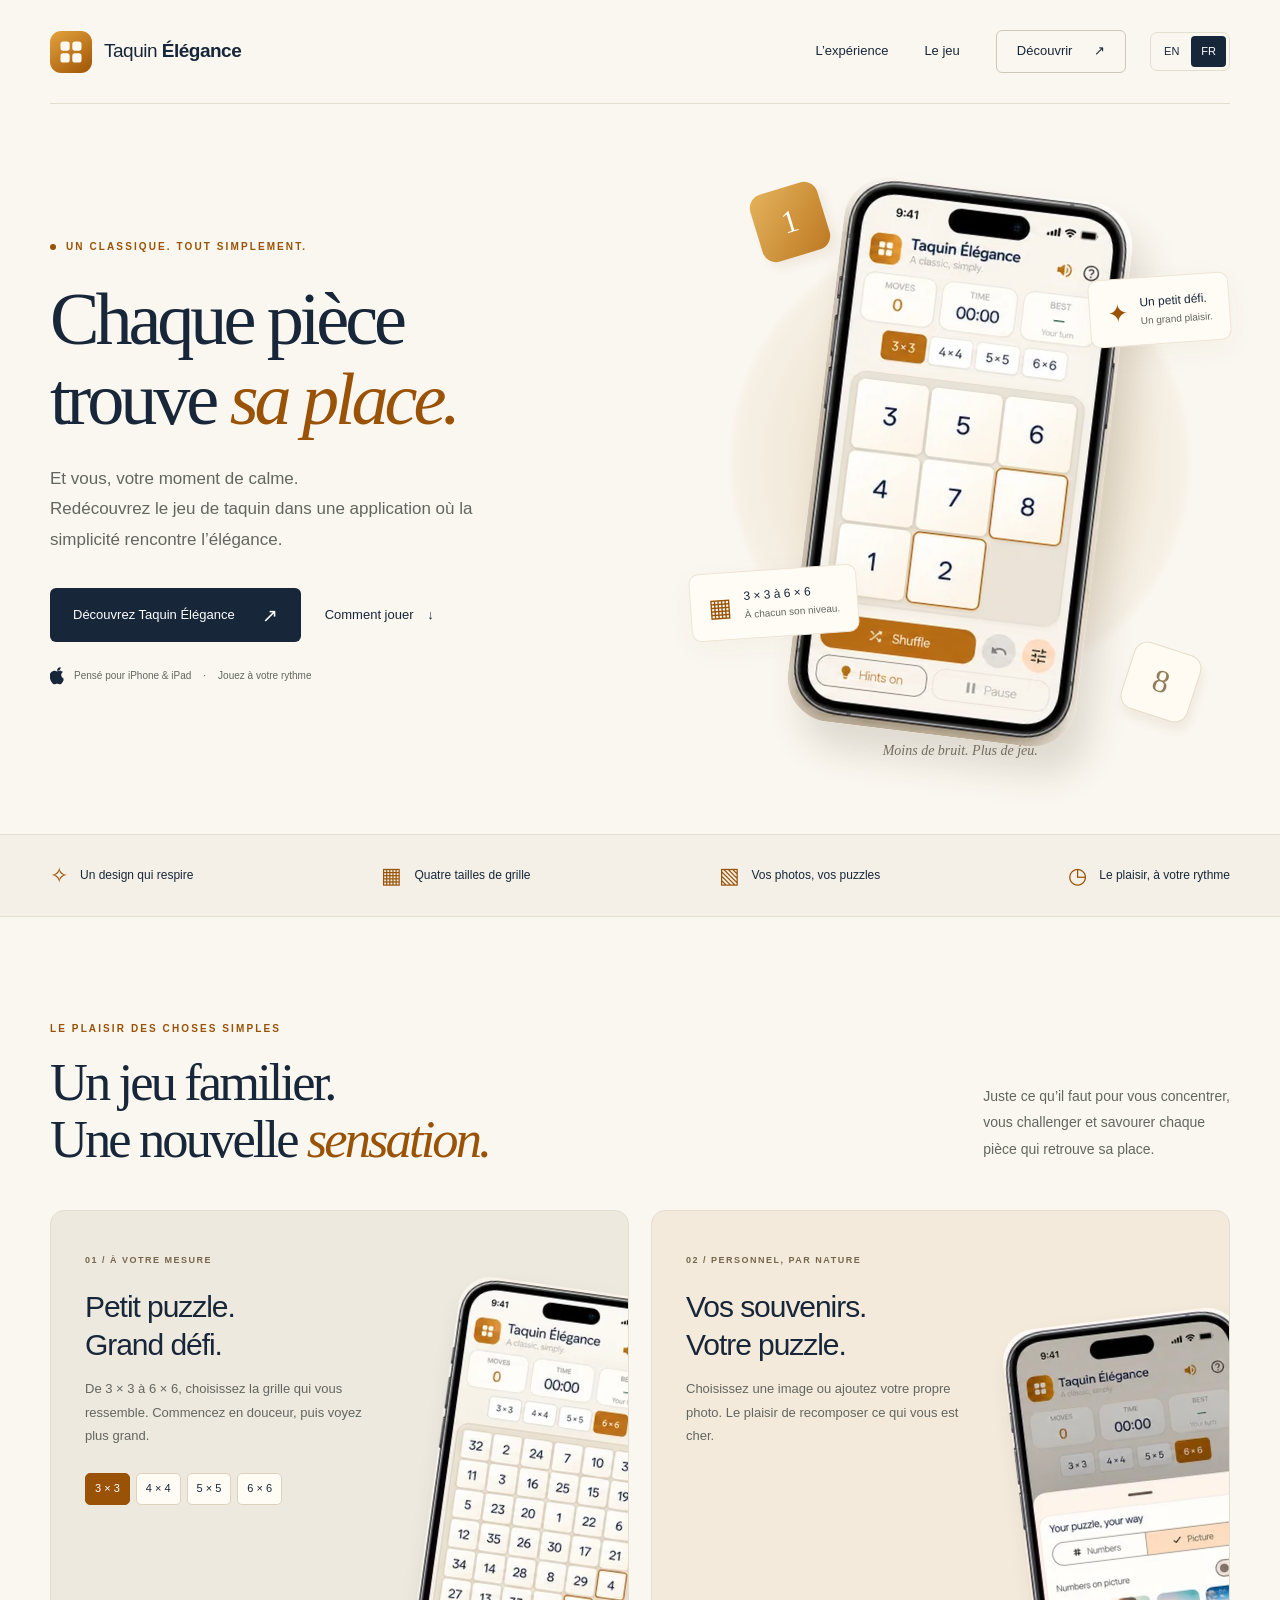
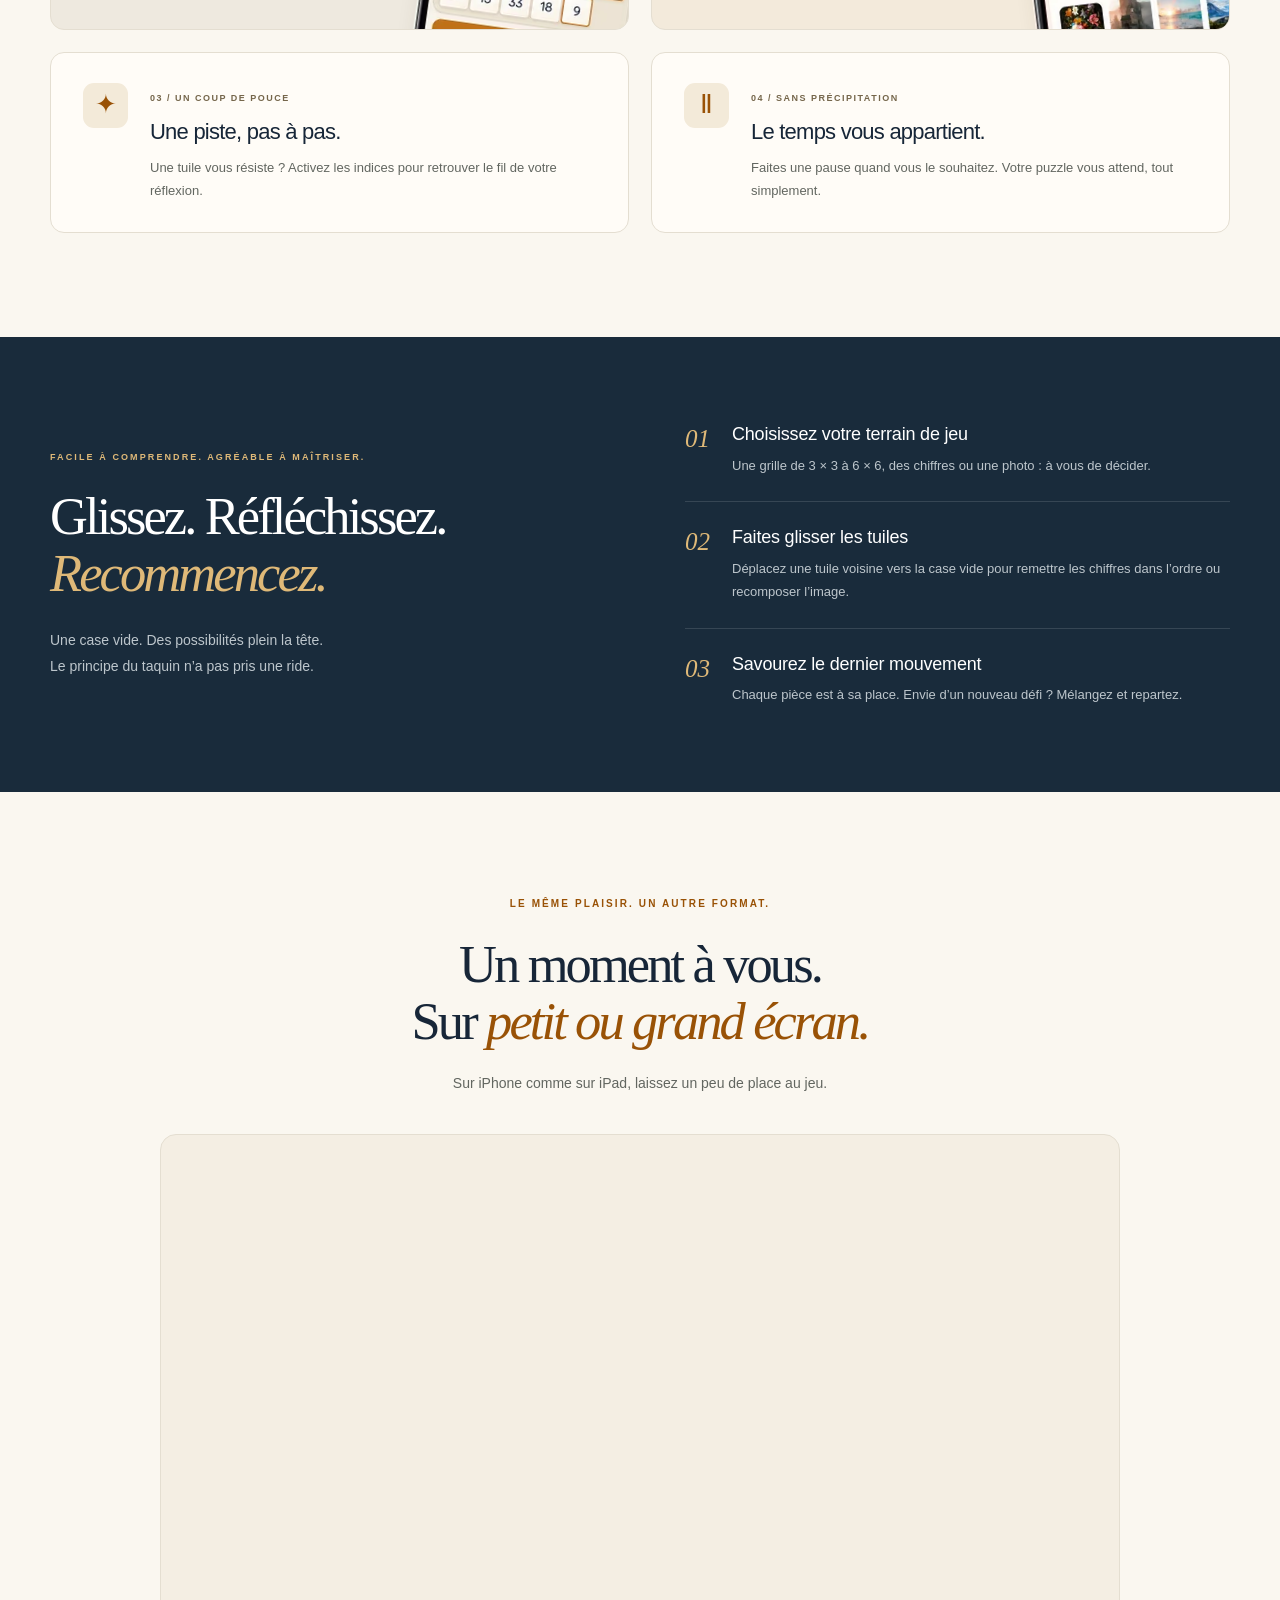
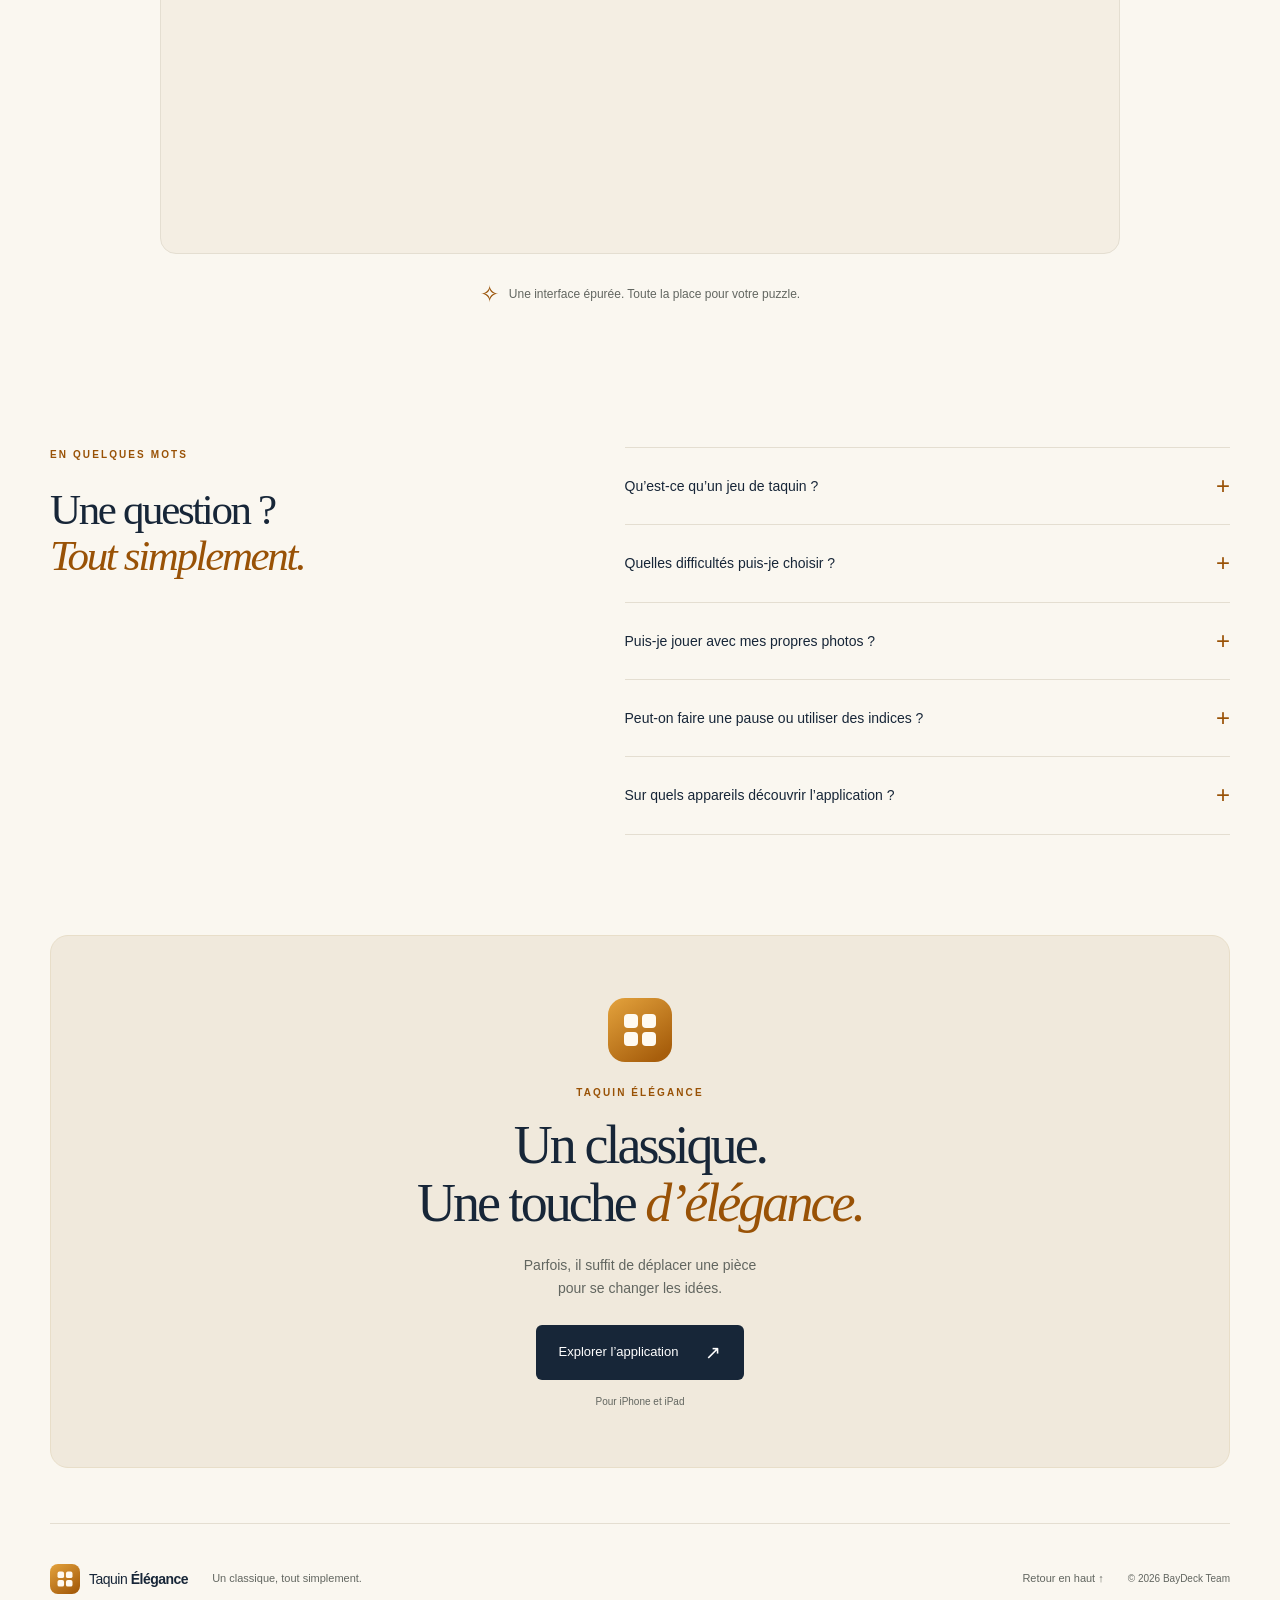
==== fr/index.html @ 2b64427a "feat: add English default page and French language switch" ====
<!doctype html>
<html lang="fr">
<head>
  <meta charset="utf-8">
  <meta name="viewport" content="width=device-width, initial-scale=1">
  <title>Taquin Élégance — Le jeu de puzzle pour iPhone et iPad</title>
  <meta name="description" content="Redécouvrez le jeu de taquin sur iPhone et iPad : grilles de 3 × 3 à 6 × 6, indices et puzzles avec vos photos. Un classique, une touche d’élégance.">
  <meta name="theme-color" content="#faf7f0">
  <link rel="canonical" href="https://baydeck-team.github.io/taquinElegance/fr/">
  <link rel="alternate" hreflang="en" href="https://baydeck-team.github.io/taquinElegance/">
  <link rel="alternate" hreflang="fr" href="https://baydeck-team.github.io/taquinElegance/fr/">
  <link rel="alternate" hreflang="x-default" href="https://baydeck-team.github.io/taquinElegance/">
  <meta property="og:type" content="website">
  <meta property="og:locale" content="fr_FR">
  <meta property="og:locale:alternate" content="en_US">
  <meta property="og:site_name" content="Taquin Élégance">
  <meta property="og:title" content="Taquin Élégance — Chaque pièce trouve sa place.">
  <meta property="og:description" content="Un jeu de taquin pour iPhone et iPad. Des chiffres, vos photos et le plaisir de jouer à votre rythme.">
  <meta property="og:url" content="https://baydeck-team.github.io/taquinElegance/fr/">
  <meta property="og:image" content="https://baydeck-team.github.io/taquinElegance/assets/social.jpg">
  <meta property="og:image:width" content="1200">
  <meta property="og:image:height" content="630">
  <meta property="og:image:alt" content="Taquin Élégance et son puzzle de chiffres sur iPhone">
  <meta name="twitter:card" content="summary_large_image">
  <meta name="twitter:title" content="Taquin Élégance — Chaque pièce trouve sa place.">
  <meta name="twitter:description" content="Redécouvrez le plaisir du jeu de taquin sur iPhone et iPad.">
  <meta name="twitter:image" content="https://baydeck-team.github.io/taquinElegance/assets/social.jpg">
  <link rel="icon" type="image/svg+xml" href="../assets/icon.svg">
  <link rel="stylesheet" href="../styles.css">
  <script type="application/ld+json">
  {"@context":"https://schema.org","@type":"SoftwareApplication","name":"Taquin Élégance","applicationCategory":"GameApplication","operatingSystem":"iOS, iPadOS","inLanguage":"fr","description":"Jeu de taquin avec grilles de 3 × 3 à 6 × 6, indices, mode photo et pause.","url":"https://baydeck-team.github.io/taquinElegance/fr/","image":"https://baydeck-team.github.io/taquinElegance/assets/social.jpg"}
  </script>
</head>
<body>
  <a class="skip-link" href="#contenu">Aller au contenu</a>
  <header class="header wrap">
    <a class="brand" href="./" aria-label="Taquin Élégance, accueil"><img src="../assets/icon.svg" width="42" height="42" alt=""><span>Taquin <b>Élégance</b></span></a>
    <div class="header-actions"><nav aria-label="Navigation principale"><a href="#experience">L’expérience</a><a href="#comment-jouer">Le jeu</a><a class="nav-cta" href="#apercu">Découvrir <span aria-hidden="true">↗</span></a></nav><nav class="language-switch" aria-label="Choisir la langue"><a href="../" lang="en" hreflang="en" aria-label="English">EN</a><a href="./" lang="fr" hreflang="fr" aria-label="Français" aria-current="page">FR</a></nav></div>
  </header>
  <main id="contenu">
    <section class="hero wrap" aria-labelledby="hero-title">
      <div class="hero-copy">
        <p class="eyebrow"><span class="dot"></span> UN CLASSIQUE. TOUT SIMPLEMENT.</p>
        <h1 id="hero-title">Chaque pièce<br>trouve <em>sa place.</em></h1>
        <p class="hero-description">Et vous, votre moment de calme.<br>Redécouvrez le jeu de taquin dans une application où la simplicité rencontre l’élégance.</p>
        <div class="hero-actions"><a class="button" href="#experience">Découvrez Taquin Élégance <span aria-hidden="true">↗</span></a><a class="text-link" href="#comment-jouer">Comment jouer <span aria-hidden="true">↓</span></a></div>
        <div class="platform"><svg aria-hidden="true" width="19" height="23" viewBox="0 0 24 28" fill="currentColor"><path d="M17.1 0c.1 2-1.3 4.1-3.1 5.1-.9.5-1.8.7-2.7.6-.2-2 1.1-4 2.4-5 .9-.6 2.3-1.1 3.4-.7ZM21.7 20.6c-.6 1.4-.9 2-1.7 3.2-1.1 1.6-2.6 3.5-4.4 3.5-1.6 0-2.1-1.1-4.2-1.1s-2.7 1.1-4.3 1.1c-1.8 0-3.2-1.7-4.4-3.3C-.6 19.5-1.4 12.8.7 9.3c1.5-2.5 3.8-3.9 6-3.9 1.9 0 3.1 1.1 4.7 1.1 1.5 0 2.5-1.1 4.6-1.1 1.7 0 3.5.9 4.8 2.3-4.2 2.3-3.5 8.4.9 10.1-.1.9-.1 1.7 0 2.8Z"/></svg><span>Pensé pour iPhone & iPad</span><span class="platform-separator">·</span><span>Jouez à votre rythme</span></div>
      </div>
      <div class="hero-visual">
        <div class="orbit" aria-hidden="true"></div><div class="decor-tile tile-one" aria-hidden="true">1</div><div class="decor-tile tile-two" aria-hidden="true">8</div>
        <img class="hero-phone" src="../assets/classic-480.webp" srcset="../assets/classic-240.webp 240w, ../assets/classic-320.webp 320w, ../assets/classic-480.webp 480w" sizes="(max-width: 700px) 240px, (max-width: 1000px) 250px, (min-width: 1450px) 310px, 290px" width="458" height="866" alt="Taquin Élégance sur iPhone : une grille de neuf cases avec les chiffres à remettre dans l’ordre" fetchpriority="high">
        <div class="floating-note note-top"><span aria-hidden="true">✦</span><div>Un petit défi.<small>Un grand plaisir.</small></div></div>
        <div class="floating-note note-bottom"><span class="note-grid" aria-hidden="true">▦</span><div>3 × 3 à 6 × 6<small>À chacun son niveau.</small></div></div>
        <p class="visual-caption">Moins de bruit. Plus de jeu.</p>
      </div>
    </section>
    <div class="benefits-strip"><div class="wrap"><span><i aria-hidden="true">✧</i> Un design qui respire</span><span><i aria-hidden="true">▦</i> Quatre tailles de grille</span><span><i aria-hidden="true">▧</i> Vos photos, vos puzzles</span><span><i aria-hidden="true">◷</i> Le plaisir, à votre rythme</span></div></div>
    <section id="experience" class="section wrap" aria-labelledby="experience-title">
      <div class="section-heading"><div><p class="eyebrow">LE PLAISIR DES CHOSES SIMPLES</p><h2 id="experience-title">Un jeu familier.<br>Une nouvelle <em>sensation.</em></h2></div><p>Juste ce qu’il faut pour vous concentrer,<br>vous challenger et savourer chaque<br>pièce qui retrouve sa place.</p></div>
      <div class="feature-grid">
        <article class="feature feature-challenge"><div class="feature-text"><span class="feature-number">01 / À VOTRE MESURE</span><h3>Petit puzzle.<br>Grand défi.</h3><p>De 3 × 3 à 6 × 6, choisissez la grille qui vous ressemble. Commencez en douceur, puis voyez plus grand.</p><div class="grid-sizes" aria-label="Tailles de grille disponibles"><span>3 × 3</span><span>4 × 4</span><span>5 × 5</span><span>6 × 6</span></div></div><img src="../assets/challenge.webp" srcset="../assets/challenge-240.webp 240w, ../assets/challenge.webp 448w" sizes="(max-width: 700px) 180px, (max-width: 1000px) 195px, 220px" alt="Grille de taquin 6 × 6 sur iPhone" width="448" height="868" loading="lazy" decoding="async"></article>
        <article class="feature feature-pictures"><div class="feature-text"><span class="feature-number">02 / PERSONNEL, PAR NATURE</span><h3>Vos souvenirs.<br>Votre puzzle.</h3><p>Choisissez une image ou ajoutez votre propre photo. Le plaisir de recomposer ce qui vous est cher.</p></div><img src="../assets/pictures.webp" srcset="../assets/pictures-260.webp 260w, ../assets/pictures.webp 510w" sizes="(max-width: 700px) 190px, (max-width: 1000px) 220px, 238px" alt="Sélection de photos et option pour ajouter sa propre image dans Taquin Élégance" width="510" height="865" loading="lazy" decoding="async"></article>
        <article class="feature feature-hints"><span class="feature-icon" aria-hidden="true">✦</span><div><span class="feature-number">03 / UN COUP DE POUCE</span><h3>Une piste, pas à pas.</h3><p>Une tuile vous résiste ? Activez les indices pour retrouver le fil de votre réflexion.</p></div></article>
        <article class="feature feature-pace"><span class="feature-icon" aria-hidden="true">Ⅱ</span><div><span class="feature-number">04 / SANS PRÉCIPITATION</span><h3>Le temps vous appartient.</h3><p>Faites une pause quand vous le souhaitez. Votre puzzle vous attend, tout simplement.</p></div></article>
      </div>
    </section>
    <section id="comment-jouer" class="how-section" aria-labelledby="how-title"><div class="wrap how-layout"><div><p class="eyebrow">FACILE À COMPRENDRE. AGRÉABLE À MAÎTRISER.</p><h2 id="how-title">Glissez. Réfléchissez.<br><em>Recommencez.</em></h2><p class="how-intro">Une case vide. Des possibilités plein la tête.<br>Le principe du taquin n’a pas pris une ride.</p></div><ol class="steps"><li><span class="step-number">01</span><div><h3>Choisissez votre terrain de jeu</h3><p>Une grille de 3 × 3 à 6 × 6, des chiffres ou une photo : à vous de décider.</p></div></li><li><span class="step-number">02</span><div><h3>Faites glisser les tuiles</h3><p>Déplacez une tuile voisine vers la case vide pour remettre les chiffres dans l’ordre ou recomposer l’image.</p></div></li><li><span class="step-number">03</span><div><h3>Savourez le dernier mouvement</h3><p>Chaque pièce est à sa place. Envie d’un nouveau défi ? Mélangez et repartez.</p></div></li></ol></div></section>
    <section id="apercu" class="section wrap showcase" aria-labelledby="preview-title"><p class="eyebrow">LE MÊME PLAISIR. UN AUTRE FORMAT.</p><h2 id="preview-title">Un moment à vous.<br>Sur <em>petit ou grand écran.</em></h2><p>Sur iPhone comme sur iPad, laissez un peu de place au jeu.</p><picture><source type="image/webp" srcset="../assets/ipad-400.webp 400w, ../assets/ipad-800.webp 800w, ../assets/ipad-1400.webp 1400w" sizes="(max-width: 700px) calc(100vw - 42px), (max-width: 1000px) calc(100vw - 58px), 958px"><img src="../assets/ipad-1400.webp" alt="Taquin Élégance sur iPad, avec un puzzle photo en pause et les options de personnalisation" width="2732" height="2048" loading="lazy" decoding="async"></picture><div class="showcase-note"><span aria-hidden="true">✧</span> Une interface épurée. Toute la place pour votre puzzle.</div></section>
    <section class="faq wrap" aria-labelledby="faq-title"><div><p class="eyebrow">EN QUELQUES MOTS</p><h2 id="faq-title">Une question ?<br><em>Tout simplement.</em></h2></div><div class="faq-list"><details><summary>Qu’est-ce qu’un jeu de taquin ?</summary><p>Le taquin est un puzzle de tuiles coulissantes avec une case vide. Vous déplacez les tuiles voisines de cette case pour remettre les chiffres dans l’ordre ou reconstituer une image.</p></details><details><summary>Quelles difficultés puis-je choisir ?</summary><p>Taquin Élégance propose quatre tailles de grille : 3 × 3, 4 × 4, 5 × 5 et 6 × 6. Une petite grille pour découvrir le jeu, une plus grande pour relever le défi.</p></details><details><summary>Puis-je jouer avec mes propres photos ?</summary><p>Oui. Vous pouvez choisir une image proposée dans l’application ou ajouter votre propre photo pour la transformer en puzzle.</p></details><details><summary>Peut-on faire une pause ou utiliser des indices ?</summary><p>Oui. Vous pouvez mettre la partie en pause et activer les indices lorsque vous avez besoin d’un coup de pouce.</p></details><details><summary>Sur quels appareils découvrir l’application ?</summary><p>Taquin Élégance est une application pour iPhone et iPad. Les captures présentées sur cette page illustrent son interface sur les deux formats.</p></details></div></section>
    <section class="closing wrap" aria-labelledby="closing-title"><img src="../assets/icon.svg" width="64" height="64" alt=""><p class="eyebrow">TAQUIN ÉLÉGANCE</p><h2 id="closing-title">Un classique.<br>Une touche <em>d’élégance.</em></h2><p>Parfois, il suffit de déplacer une pièce<br>pour se changer les idées.</p><a class="button" href="#apercu">Explorer l’application <span aria-hidden="true">↗</span></a><span class="closing-platform">Pour iPhone et iPad</span></section>
  </main>
  <footer class="footer wrap"><a class="brand" href="./"><img src="../assets/icon.svg" width="30" height="30" alt=""><span>Taquin <b>Élégance</b></span></a><p>Un classique, tout simplement.</p><a href="#contenu">Retour en haut <span aria-hidden="true">↑</span></a><small>© 2026 BayDeck Team</small></footer>
</body>
</html>
---- styles.css ----
:root{--paper:#faf7f0;--ink:#172638;--muted:#626660;--amber:#995206;--line:#e4ded1;--serif:Georgia,'Times New Roman',serif;--sans:-apple-system,BlinkMacSystemFont,'Segoe UI',sans-serif}
*{box-sizing:border-box}html{scroll-behavior:smooth;scroll-padding-top:32px}body{margin:0;background:var(--paper);color:var(--ink);font:16px/1.6 var(--sans);-webkit-font-smoothing:antialiased}a{color:inherit;text-decoration:none}img{max-width:100%;height:auto;display:block}h1,h2,h3,p{margin:0}h1,h2{font-family:var(--serif);font-weight:400;letter-spacing:-.055em;line-height:1.08}h1{font-size:clamp(52px,5.8vw,80px)}h2{font-size:clamp(38px,4.1vw,54px)}h3{font-size:23px;line-height:1.25;letter-spacing:-.035em;font-weight:500}em{color:var(--amber);font-weight:400}a:focus-visible,summary:focus-visible{outline:3px solid var(--amber);outline-offset:6px;border-radius:4px}.wrap{width:min(1180px,calc(100% - 96px));margin-inline:auto}.skip-link{position:absolute;left:20px;top:-100px;z-index:10;background:var(--ink);color:#fff;padding:12px}.skip-link:focus{top:12px}.header{height:104px;display:flex;align-items:center;justify-content:space-between;border-bottom:1px solid var(--line)}.brand{display:flex;align-items:center;gap:12px;font-size:19px;letter-spacing:-.5px;white-space:nowrap}.brand b{font-weight:600}.header nav{display:flex;align-items:center;gap:36px;font-size:13px;font-weight:500}.header nav>a{padding-block:12px}.header nav>a:hover,.text-link:hover,.footer>a:hover{color:var(--amber)}.header nav .nav-cta{border:1px solid #cfc7b8;padding:10px 20px;border-radius:6px}.nav-cta span{margin-left:18px}.hero{display:grid;grid-template-columns:1.15fr 1fr;gap:20px;align-items:center;min-height:730px;padding-block:58px 72px}.eyebrow{font-size:10px;letter-spacing:2.1px;font-weight:650;color:var(--amber);margin-bottom:24px}.hero .eyebrow{display:flex;align-items:center;gap:10px}.dot{width:6px;height:6px;border-radius:50%;background:var(--amber)}.hero h1{margin-bottom:25px}.hero-description{font-size:17px;color:var(--muted);max-width:430px;line-height:1.8}.hero-actions{display:flex;gap:24px;align-items:center;margin-top:32px}.button{display:inline-flex;align-items:center;justify-content:center;gap:27px;background:var(--ink);color:#fff;font-size:13px;font-weight:500;padding:17px 23px;border-radius:6px;transition:background .2s,transform .2s}.button:hover{background:#31475a;transform:translateY(-2px)}.button span{font-size:19px;line-height:1}.text-link{font-size:13px;white-space:nowrap}.text-link span{margin-left:10px}.platform{display:flex;align-items:center;gap:9px;margin-top:25px;font-size:10px;color:var(--muted)}.platform svg{width:15px;height:18px;color:var(--ink)}.platform-separator{margin-inline:3px}.hero-visual{height:580px;position:relative;display:flex;align-items:center;justify-content:center}.orbit{position:absolute;width:470px;height:470px;max-width:100%;border-radius:50%;background:radial-gradient(ellipse,#eadcc3 0,#f1e8d8 47%,#f6f0e5 67%,transparent 70%)}.hero-phone{position:relative;width:290px;border-radius:44px;transform:rotate(7deg);box-shadow:16px 26px 35px #53402628}.floating-note{position:absolute;display:flex;align-items:center;gap:12px;padding:13px 17px;background:#fffcf6;border:1px solid #eee4d6;border-radius:10px;box-shadow:0 8px 30px #63481b0a;font-size:12px;line-height:1.6}.floating-note>span{font-size:25px;color:var(--amber)}.floating-note small{display:block;font-size:10px;color:var(--muted)}.note-top{right:0;top:104px;transform:rotate(-4deg)}.note-bottom{left:0;bottom:115px;transform:rotate(-4deg)}.decor-tile{position:absolute;width:70px;height:70px;display:grid;place-items:center;border-radius:14px;font-family:var(--serif);font-size:32px;box-shadow:4px 7px 10px #7a501a14}.tile-one{top:15px;left:65px;transform:rotate(-17deg);color:#fff;background:linear-gradient(135deg,#e4b25c,#bd7922)}.tile-two{right:34px;bottom:35px;transform:rotate(18deg);border:1px solid #e7ddcb;background:#fffbf2;color:#927b57}.visual-caption{position:absolute;bottom:-10px;font-family:var(--serif);font-style:italic;color:#746d5d;font-size:14px}.benefits-strip{border-block:1px solid var(--line);background:#f4f0e7}.benefits-strip>.wrap{display:flex;justify-content:space-between;gap:24px;padding-block:23px}.benefits-strip span{display:flex;gap:12px;align-items:center;font-size:12px}.benefits-strip i{font-size:22px;color:var(--amber);font-style:normal}.section{padding-block:104px}.section-heading{display:flex;justify-content:space-between;align-items:end;gap:35px;margin-bottom:42px}.section-heading .eyebrow{margin-bottom:17px}.section-heading>p{font-size:14px;color:var(--muted);line-height:1.9;margin-bottom:5px}.feature-grid{display:grid;grid-template-columns:1fr 1fr;gap:22px}.feature{border:1px solid var(--line);border-radius:14px;overflow:hidden}.feature-challenge,.feature-pictures{position:relative;min-height:420px;display:flex;background:#eee9df}.feature-pictures{background:#f3eadb}.feature-text{padding:34px;width:60%;position:relative;z-index:1}.feature-number{font-size:9px;letter-spacing:1.5px;color:#75664b;font-weight:600}.feature h3{margin-block:18px 14px;font-size:30px}.feature p{font-size:13px;line-height:1.8;color:var(--muted)}.feature-challenge>img,.feature-pictures>img{width:220px;position:absolute;right:-24px;top:75px;transform:rotate(8deg);border-radius:33px;box-shadow:8px 15px 25px #41372a24}.feature-pictures>img{right:-32px;top:106px;transform:rotate(-7deg);width:238px}.grid-sizes{display:flex;flex-wrap:wrap;gap:6px;margin-top:26px}.grid-sizes span{background:#fffcf5;border:1px solid #ded2bc;border-radius:5px;font-size:11px;padding:6px 9px}.grid-sizes span:first-child{background:var(--amber);color:white;border-color:var(--amber)}.feature-hints,.feature-pace{padding:30px 32px;display:flex;gap:22px;align-items:start;background:#fffcf7}.feature-icon{width:45px;height:45px;flex-shrink:0;display:grid;place-items:center;color:var(--amber);background:#f3ead9;font-size:26px;border-radius:11px}.feature-hints h3,.feature-pace h3{font-size:22px;margin-block:10px}.how-section{background:#192b3b;color:#fff;padding-block:86px}.how-layout{display:grid;grid-template-columns:1fr 1fr;gap:90px;align-items:center}.how-section .eyebrow{color:#dfb978;font-size:9px}.how-section em{color:#dfb978}.how-intro{color:#bdc6cc;font-size:14px;line-height:1.9;margin-top:25px}.steps{list-style:none;padding:0;margin:0}.steps li{display:flex;gap:22px;padding-block:24px;border-bottom:1px solid #ffffff20}.steps li:first-child{padding-top:0}.steps li:last-child{border:0;padding-bottom:0}.step-number{font-family:var(--serif);font-style:italic;font-size:25px;color:#dfb978;line-height:1.25}.steps h3{font-size:18px;margin-bottom:8px;letter-spacing:-.2px}.steps p{font-size:13px;color:#bdc6cc;line-height:1.8}.showcase{text-align:center}.showcase>p:not(.eyebrow){color:var(--muted);font-size:14px;margin-top:22px}.showcase picture{display:block;max-width:960px;margin:40px auto 0;border:1px solid var(--line);border-radius:16px;overflow:hidden;background:#f4eee3}.showcase-note{display:flex;justify-content:center;align-items:center;gap:10px;font-size:12px;color:var(--muted);margin-top:22px}.showcase-note span{color:var(--amber);font-size:23px}.faq{display:grid;grid-template-columns:1fr 1.2fr;gap:70px;padding-block:30px 100px}.faq h2{font-size:43px}.faq-list{border-top:1px solid var(--line)}details{border-bottom:1px solid var(--line);padding:19px 0}summary{font-size:14px;font-weight:500;cursor:pointer;list-style:none;display:flex;gap:20px;align-items:center;justify-content:space-between}summary::-webkit-details-marker{display:none}summary:after{content:'+';font-size:24px;font-weight:300;color:var(--amber)}details[open] summary:after{content:'−'}details p{font-size:13px;color:var(--muted);margin-top:14px;line-height:1.85;padding-right:25px}.closing{text-align:center;background:#f0e9dc;border:1px solid #e8dec9;border-radius:18px;padding:62px 25px 57px}.closing>img{margin:0 auto 23px}.closing .eyebrow{margin-bottom:15px}.closing h2{font-size:54px}.closing>p:not(.eyebrow){font-size:14px;color:var(--muted);margin-top:22px}.closing .button{margin-top:26px}.closing-platform{display:block;font-size:10px;color:var(--muted);margin-top:14px}.footer{display:flex;flex-wrap:wrap;gap:24px;align-items:center;padding-block:40px;margin-top:55px;border-top:1px solid var(--line);font-size:11px;color:var(--muted)}.footer .brand{font-size:14px;color:var(--ink);gap:9px}.footer p{flex:1}.footer small{font-size:10px}
@media(min-width:1450px){.hero{min-height:780px}.hero-visual{height:630px}.hero-phone{width:310px}.note-top{top:125px}.note-bottom{bottom:130px}}
@media(max-width:1000px){.wrap{width:calc(100% - 56px)}.hero{grid-template-columns:1.05fr 1fr;min-height:640px;gap:0}.hero h1{font-size:56px}.hero-description{font-size:15px}.hero-actions{flex-direction:column;align-items:start;gap:18px}.hero-visual{height:510px}.hero-phone{width:250px}.orbit{width:360px;height:360px}.floating-note{padding:10px;font-size:11px}.note-top{right:-5px;top:75px}.note-bottom{left:0;bottom:65px}.tile-one{left:30px;top:0}.tile-two{right:0;bottom:0}.platform{flex-wrap:wrap}.benefits-strip>.wrap{gap:15px}.benefits-strip span{font-size:10px;gap:7px}.section{padding-block:75px}.feature-text{padding:25px;width:63%}.feature h3{font-size:27px}.feature-challenge>img{width:195px;right:-48px;top:110px}.feature-pictures>img{width:220px;right:-65px;top:133px}.feature-challenge,.feature-pictures{min-height:415px}.feature-hints,.feature-pace{padding:25px;gap:16px}.feature-hints h3,.feature-pace h3{font-size:19px}.how-layout{gap:45px}.faq{gap:40px}.faq h2{font-size:37px}}
@media(max-width:700px){.wrap{width:calc(100% - 40px)}.header{height:80px}.brand{font-size:16px;gap:9px}.brand img{width:35px;height:35px}.header nav{gap:0}.header nav>a:not(.nav-cta){display:none}.header nav .nav-cta{padding:8px 13px;font-size:11px}.nav-cta span{margin-left:8px}.hero{grid-template-columns:1fr;padding-block:46px 35px;gap:30px}.hero-copy{text-align:center}.hero .eyebrow{justify-content:center;font-size:8px;letter-spacing:1.6px;margin-bottom:22px}.hero h1{font-size:clamp(48px,10.5vw,68px);margin-bottom:22px}.hero-description{max-width:380px;margin:auto;font-size:14px}.hero-actions{align-items:center;gap:19px;margin-top:25px}.button{font-size:12px;padding:15px 20px}.platform{justify-content:center;font-size:9px;gap:7px;margin-top:23px}.hero-visual{height:495px;max-width:430px;width:100%;margin:auto}.hero-phone{width:240px;border-radius:35px}.orbit{width:340px;height:340px}.floating-note{font-size:10px;gap:8px}.floating-note small{font-size:9px}.floating-note>span{font-size:21px}.note-top{top:98px;right:0}.note-bottom{left:0;bottom:85px}.decor-tile{width:55px;height:55px;font-size:25px;border-radius:11px}.tile-one{left:27px;top:17px}.tile-two{right:25px;bottom:37px}.visual-caption{font-size:12px;bottom:0}.benefits-strip>.wrap{display:grid;grid-template-columns:1fr 1fr;padding-block:19px;gap:13px 14px}.benefits-strip span{font-size:10px}.benefits-strip i{font-size:19px}.section{padding-block:60px}.section-heading{display:block;margin-bottom:30px}.section-heading>p{margin-top:23px;font-size:13px}.section-heading>p br{display:none}.eyebrow{font-size:8px;letter-spacing:1.7px;margin-bottom:17px}.feature-grid{grid-template-columns:1fr;gap:16px}.feature-challenge,.feature-pictures{min-height:370px}.feature-text{padding:27px;width:64%}.feature h3{font-size:29px}.feature p{font-size:12px}.feature-challenge>img{width:190px;right:-25px;top:80px}.feature-pictures>img{width:207px;right:-37px;top:95px}.grid-sizes{gap:5px}.grid-sizes span{padding:5px 7px;font-size:10px}.feature-hints,.feature-pace{padding:25px;gap:17px}.feature-hints h3,.feature-pace h3{font-size:21px}.how-section{padding-block:55px}.how-layout{grid-template-columns:1fr;gap:35px}.how-section .eyebrow{font-size:8px;max-width:290px;line-height:1.7}.how-intro{font-size:13px}.steps h3{font-size:16px}.steps p{font-size:12px}.showcase>p:not(.eyebrow){font-size:13px;max-width:270px;margin:20px auto 0}.showcase picture{margin-top:30px;border-radius:10px}.showcase-note{font-size:10px;gap:6px}.faq{grid-template-columns:1fr;gap:30px;padding-block:0 60px}.faq h2{font-size:38px}summary{font-size:13px}.closing{padding:42px 18px}.closing h2{font-size:43px}.closing>p:not(.eyebrow){font-size:13px}.footer{margin-top:40px;padding-block:28px;gap:18px;justify-content:space-between}.footer p{display:none}.footer small{width:100%}.footer .brand{font-size:12px}.footer .brand img{width:26px;height:26px}}
@media(max-width:700px){.feature-text{width:58%}.feature-challenge>img{right:-50px;width:180px}.feature-pictures>img{right:-65px;width:190px}}
@media(max-width:360px){.feature h3{font-size:25px}.feature-challenge>img{right:-65px}.feature-pictures>img{right:-80px}}
.header-actions{display:flex;align-items:center;gap:24px}
.header nav.language-switch{display:flex;gap:2px;padding:3px;border:1px solid var(--line);border-radius:7px}
.header nav.language-switch>a{display:block;padding:7px 10px;border-radius:4px;font-size:11px;line-height:1.5}
.header nav.language-switch>a[aria-current="page"]{background:var(--ink);color:#fff}
.header nav.language-switch>a:not([aria-current]):hover{background:#eee9df;color:var(--amber)}
@media(max-width:1000px){.header-actions{gap:15px}.header-actions>nav:not(.language-switch){gap:20px}}
@media(max-width:700px){.header-actions{gap:12px}.header nav.language-switch>a{padding:7px 8px;font-size:10px}}
@media(max-width:360px){.header-actions>nav:not(.language-switch){display:none}}
@media(prefers-reduced-motion:reduce){html{scroll-behavior:auto}*,*::before,*::after{transition:none!important}}
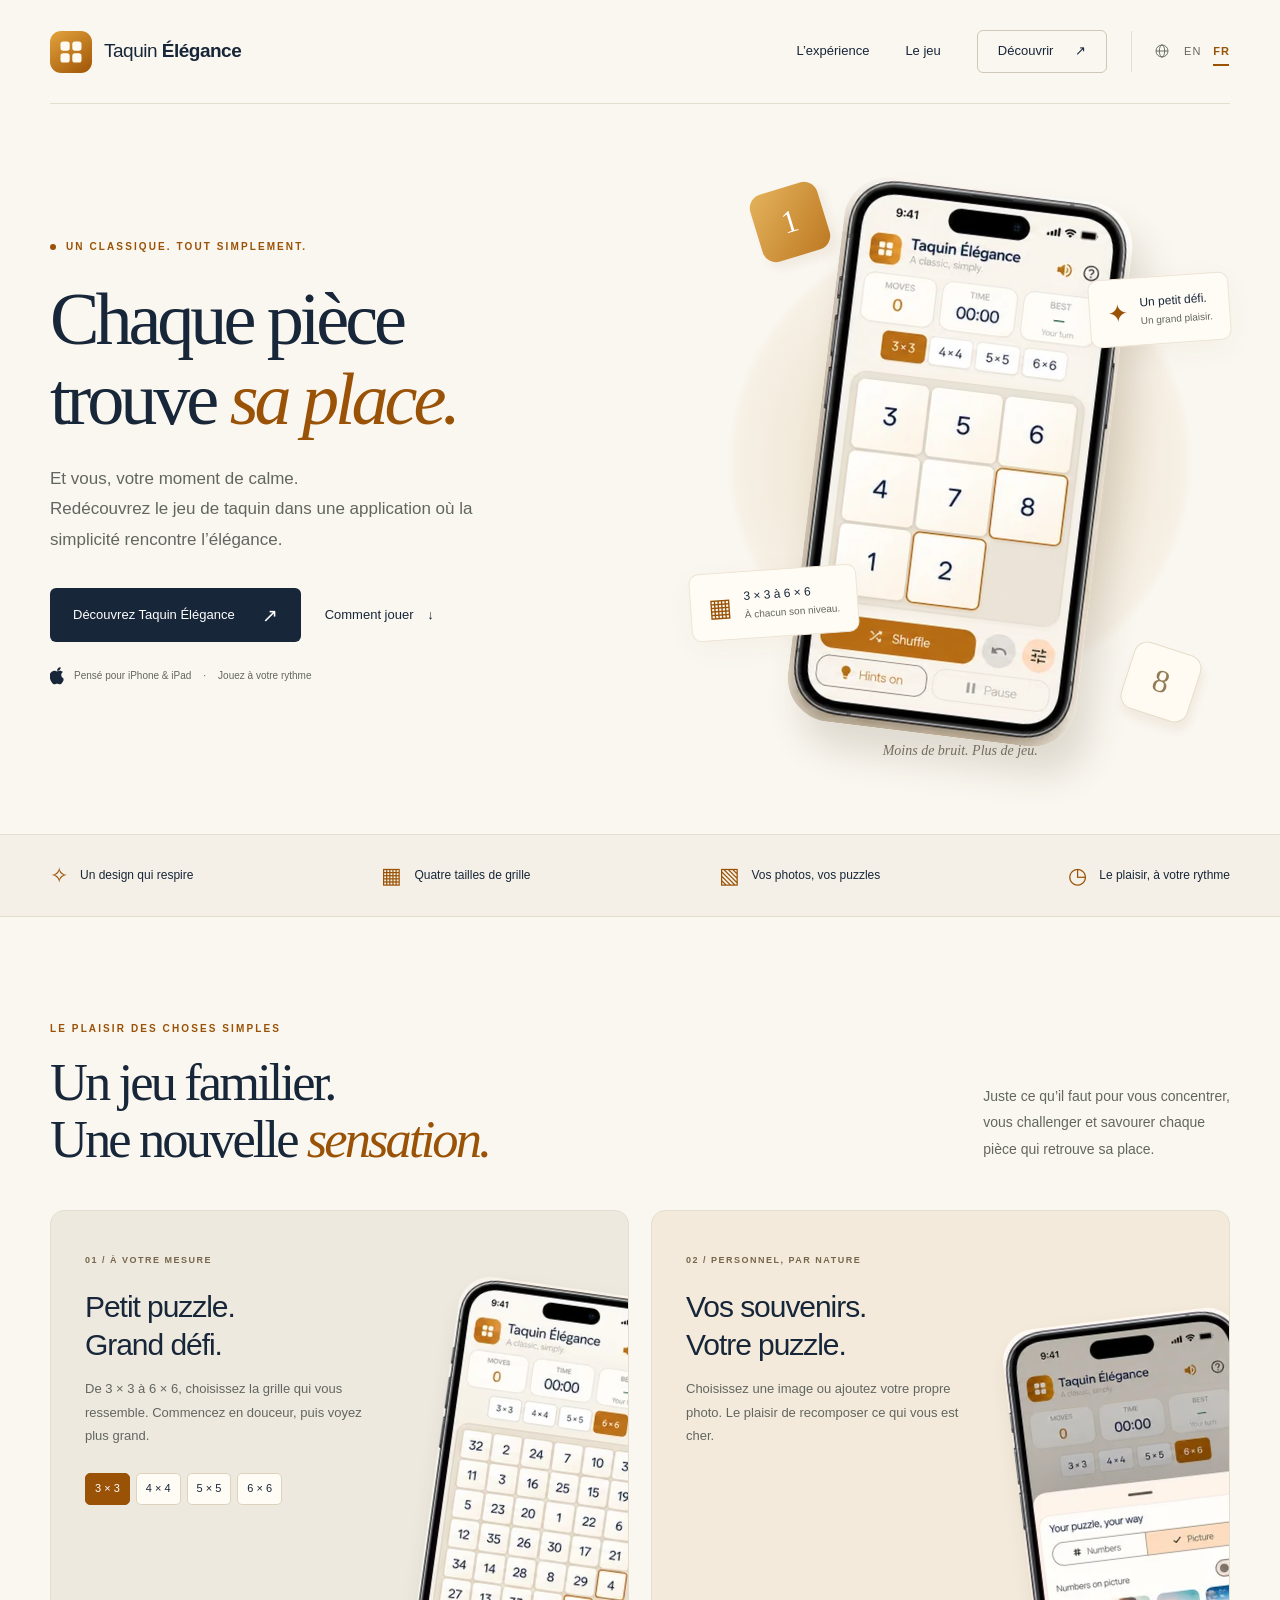
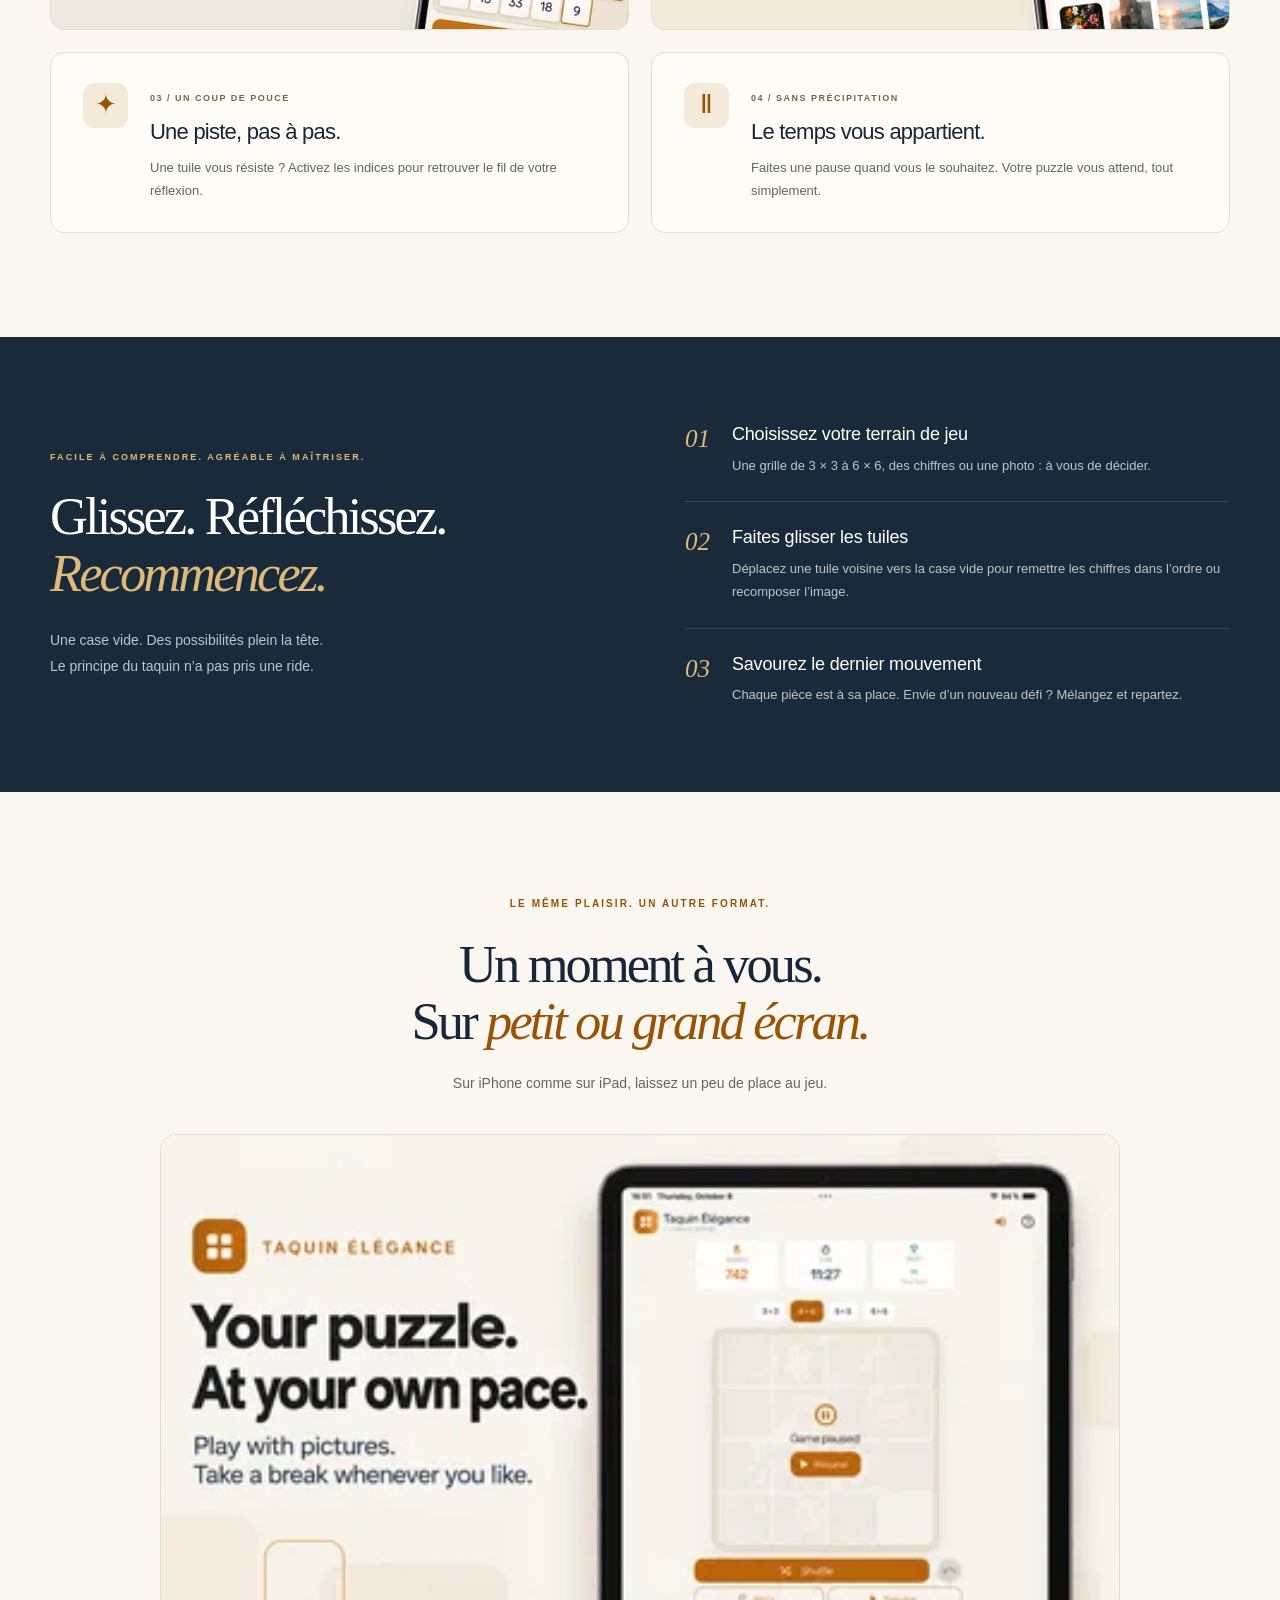
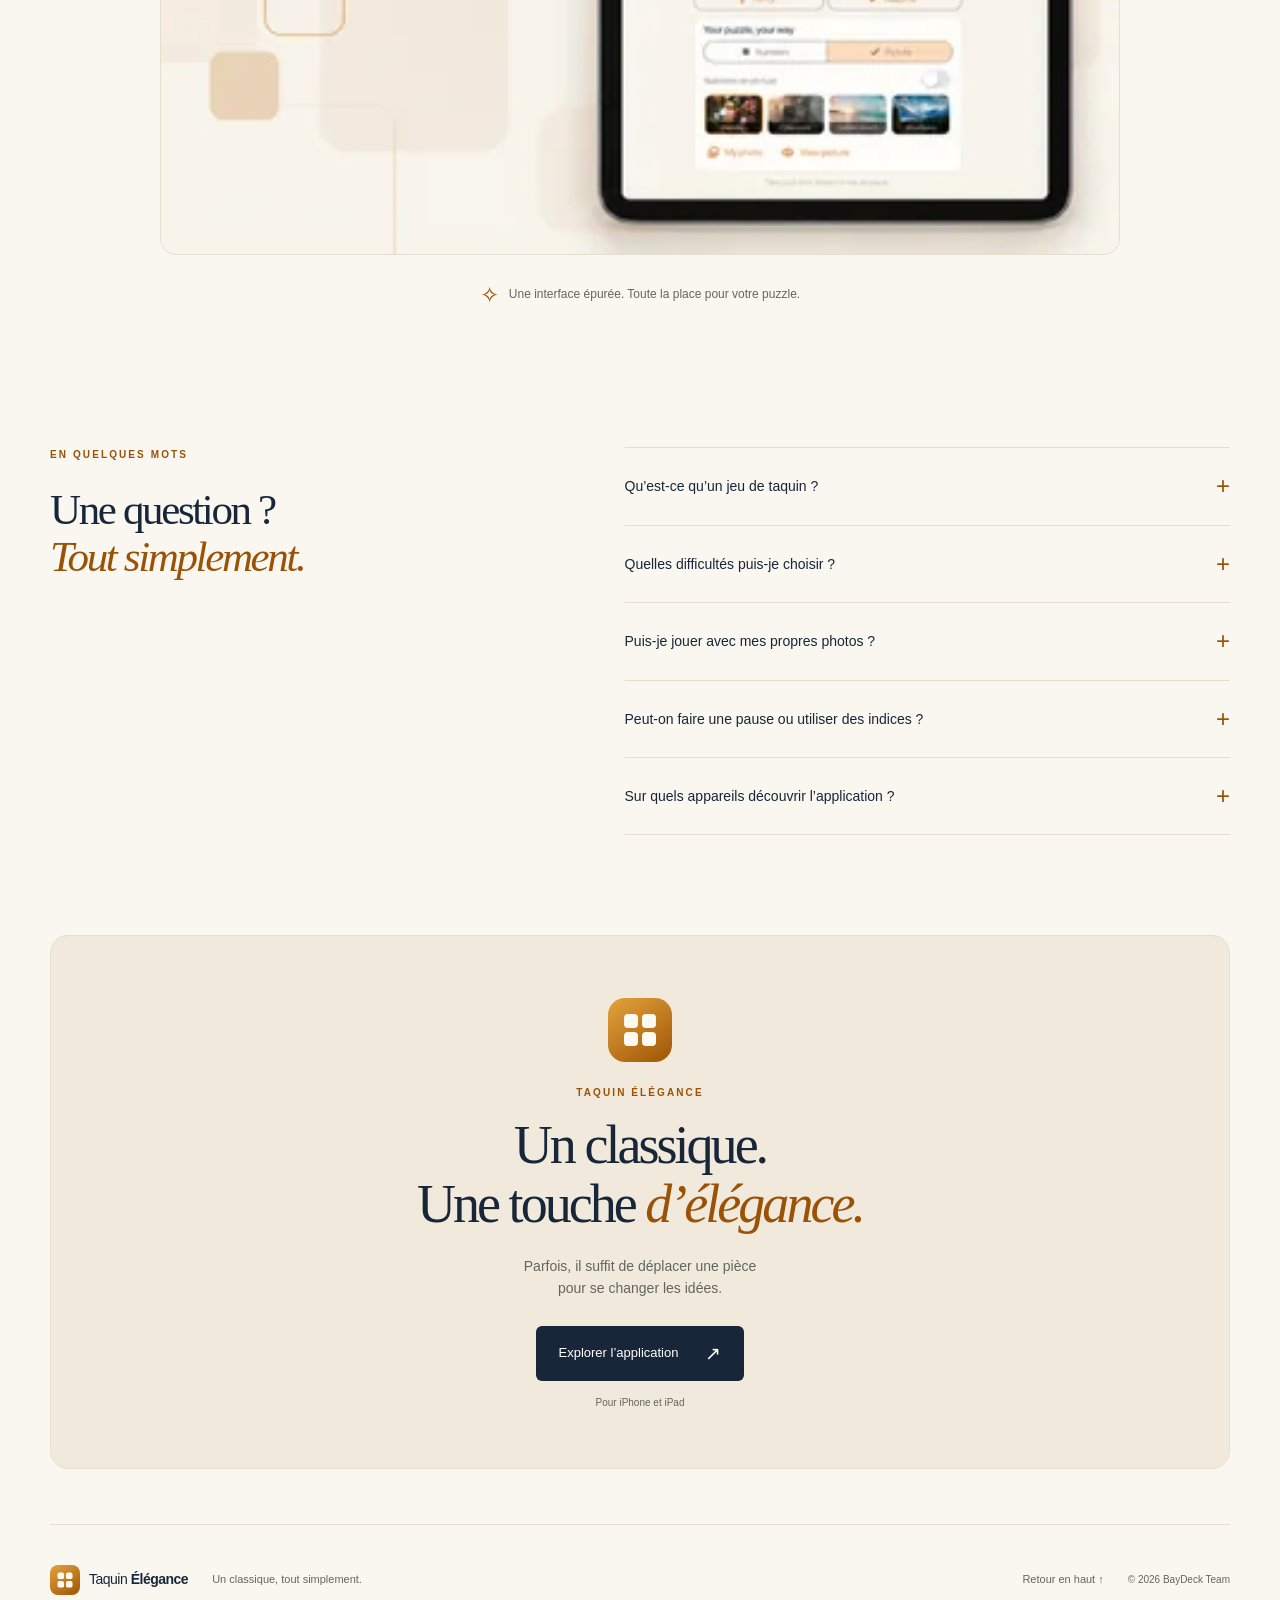
==== commit a1ea1136: "style: refine inline language switch beside navigation" ====
--- a/fr/index.html
+++ b/fr/index.html
@@ -35,7 +35,7 @@
   <a class="skip-link" href="#contenu">Aller au contenu</a>
   <header class="header wrap">
     <a class="brand" href="./" aria-label="Taquin Élégance, accueil"><img src="../assets/icon.svg" width="42" height="42" alt=""><span>Taquin <b>Élégance</b></span></a>
-    <div class="header-actions"><nav aria-label="Navigation principale"><a href="#experience">L’expérience</a><a href="#comment-jouer">Le jeu</a><a class="nav-cta" href="#apercu">Découvrir <span aria-hidden="true">↗</span></a></nav><nav class="language-switch" aria-label="Choisir la langue"><a href="../" lang="en" hreflang="en" aria-label="English">EN</a><a href="./" lang="fr" hreflang="fr" aria-label="Français" aria-current="page">FR</a></nav></div>
+    <div class="header-actions"><nav aria-label="Navigation principale"><a href="#experience">L’expérience</a><a href="#comment-jouer">Le jeu</a><a class="nav-cta" href="#apercu">Découvrir <span aria-hidden="true">↗</span></a></nav><nav class="language-switch" aria-label="Choisir la langue"><svg class="language-icon" aria-hidden="true" width="16" height="16" viewBox="0 0 24 24" fill="none" stroke="currentColor" stroke-width="1.4"><circle cx="12" cy="12" r="9"/><ellipse cx="12" cy="12" rx="4" ry="9"/><path d="M3 12h18"/></svg><a href="../" lang="en" hreflang="en" aria-label="English">EN</a><a href="./" lang="fr" hreflang="fr" aria-label="Français" aria-current="page">FR</a></nav></div>
   </header>
   <main id="contenu">
     <section class="hero wrap" aria-labelledby="hero-title">
--- a/styles.css
+++ b/styles.css
@@ -5,12 +5,15 @@
 @media(max-width:700px){.wrap{width:calc(100% - 40px)}.header{height:80px}.brand{font-size:16px;gap:9px}.brand img{width:35px;height:35px}.header nav{gap:0}.header nav>a:not(.nav-cta){display:none}.header nav .nav-cta{padding:8px 13px;font-size:11px}.nav-cta span{margin-left:8px}.hero{grid-template-columns:1fr;padding-block:46px 35px;gap:30px}.hero-copy{text-align:center}.hero .eyebrow{justify-content:center;font-size:8px;letter-spacing:1.6px;margin-bottom:22px}.hero h1{font-size:clamp(48px,10.5vw,68px);margin-bottom:22px}.hero-description{max-width:380px;margin:auto;font-size:14px}.hero-actions{align-items:center;gap:19px;margin-top:25px}.button{font-size:12px;padding:15px 20px}.platform{justify-content:center;font-size:9px;gap:7px;margin-top:23px}.hero-visual{height:495px;max-width:430px;width:100%;margin:auto}.hero-phone{width:240px;border-radius:35px}.orbit{width:340px;height:340px}.floating-note{font-size:10px;gap:8px}.floating-note small{font-size:9px}.floating-note>span{font-size:21px}.note-top{top:98px;right:0}.note-bottom{left:0;bottom:85px}.decor-tile{width:55px;height:55px;font-size:25px;border-radius:11px}.tile-one{left:27px;top:17px}.tile-two{right:25px;bottom:37px}.visual-caption{font-size:12px;bottom:0}.benefits-strip>.wrap{display:grid;grid-template-columns:1fr 1fr;padding-block:19px;gap:13px 14px}.benefits-strip span{font-size:10px}.benefits-strip i{font-size:19px}.section{padding-block:60px}.section-heading{display:block;margin-bottom:30px}.section-heading>p{margin-top:23px;font-size:13px}.section-heading>p br{display:none}.eyebrow{font-size:8px;letter-spacing:1.7px;margin-bottom:17px}.feature-grid{grid-template-columns:1fr;gap:16px}.feature-challenge,.feature-pictures{min-height:370px}.feature-text{padding:27px;width:64%}.feature h3{font-size:29px}.feature p{font-size:12px}.feature-challenge>img{width:190px;right:-25px;top:80px}.feature-pictures>img{width:207px;right:-37px;top:95px}.grid-sizes{gap:5px}.grid-sizes span{padding:5px 7px;font-size:10px}.feature-hints,.feature-pace{padding:25px;gap:17px}.feature-hints h3,.feature-pace h3{font-size:21px}.how-section{padding-block:55px}.how-layout{grid-template-columns:1fr;gap:35px}.how-section .eyebrow{font-size:8px;max-width:290px;line-height:1.7}.how-intro{font-size:13px}.steps h3{font-size:16px}.steps p{font-size:12px}.showcase>p:not(.eyebrow){font-size:13px;max-width:270px;margin:20px auto 0}.showcase picture{margin-top:30px;border-radius:10px}.showcase-note{font-size:10px;gap:6px}.faq{grid-template-columns:1fr;gap:30px;padding-block:0 60px}.faq h2{font-size:38px}summary{font-size:13px}.closing{padding:42px 18px}.closing h2{font-size:43px}.closing>p:not(.eyebrow){font-size:13px}.footer{margin-top:40px;padding-block:28px;gap:18px;justify-content:space-between}.footer p{display:none}.footer small{width:100%}.footer .brand{font-size:12px}.footer .brand img{width:26px;height:26px}}
 @media(max-width:700px){.feature-text{width:58%}.feature-challenge>img{right:-50px;width:180px}.feature-pictures>img{right:-65px;width:190px}}
 @media(max-width:360px){.feature h3{font-size:25px}.feature-challenge>img{right:-65px}.feature-pictures>img{right:-80px}}
-.header-actions{display:flex;align-items:center;gap:24px}
-.header nav.language-switch{display:flex;gap:2px;padding:3px;border:1px solid var(--line);border-radius:7px}
-.header nav.language-switch>a{display:block;padding:7px 10px;border-radius:4px;font-size:11px;line-height:1.5}
-.header nav.language-switch>a[aria-current="page"]{background:var(--ink);color:#fff}
-.header nav.language-switch>a:not([aria-current]):hover{background:#eee9df;color:var(--amber)}
-@media(max-width:1000px){.header-actions{gap:15px}.header-actions>nav:not(.language-switch){gap:20px}}
-@media(max-width:700px){.header-actions{gap:12px}.header nav.language-switch>a{padding:7px 8px;font-size:10px}}
-@media(max-width:360px){.header-actions>nav:not(.language-switch){display:none}}
+.header-actions{display:flex;flex-wrap:nowrap;align-items:center;gap:24px;flex-shrink:0}
+.header nav.language-switch{display:flex;flex-wrap:nowrap;align-items:center;gap:12px;padding:0 0 0 22px;border-left:1px solid var(--line)}
+.language-icon{color:var(--muted);flex-shrink:0;margin-right:2px}
+.header nav.language-switch>a{display:block;position:relative;padding:12px 0;font-size:11px;letter-spacing:1px;line-height:1.5;color:var(--muted);transition:color .2s}
+.header nav.language-switch>a::after{content:'';position:absolute;bottom:6px;left:0;right:1px;height:2px;background:var(--amber);transform:scaleX(0);transition:transform .2s}
+.header nav.language-switch>a[aria-current="page"]{color:var(--amber);font-weight:650}
+.header nav.language-switch>a[aria-current="page"]::after,.header nav.language-switch>a:hover::after{transform:scaleX(1)}
+.header nav.language-switch>a:hover{color:var(--amber)}
+@media(max-width:1000px){.header-actions{gap:15px}.header-actions>nav:not(.language-switch){gap:20px}.header nav.language-switch{padding-left:15px;gap:10px}}
+@media(max-width:700px){.header-actions{gap:12px}.header nav.language-switch{padding-left:12px;gap:9px}.header nav.language-switch>a{padding:12px 0;font-size:10px}.language-icon{display:none}}
+@media(max-width:360px){.header .brand{font-size:13px;gap:7px}.header .brand img{width:30px;height:30px}.header-actions{gap:9px}.header nav .nav-cta{font-size:10px;padding:8px 9px}.header nav.language-switch{padding-left:9px;gap:8px}.nav-cta span{margin-left:5px}}
 @media(prefers-reduced-motion:reduce){html{scroll-behavior:auto}*,*::before,*::after{transition:none!important}}
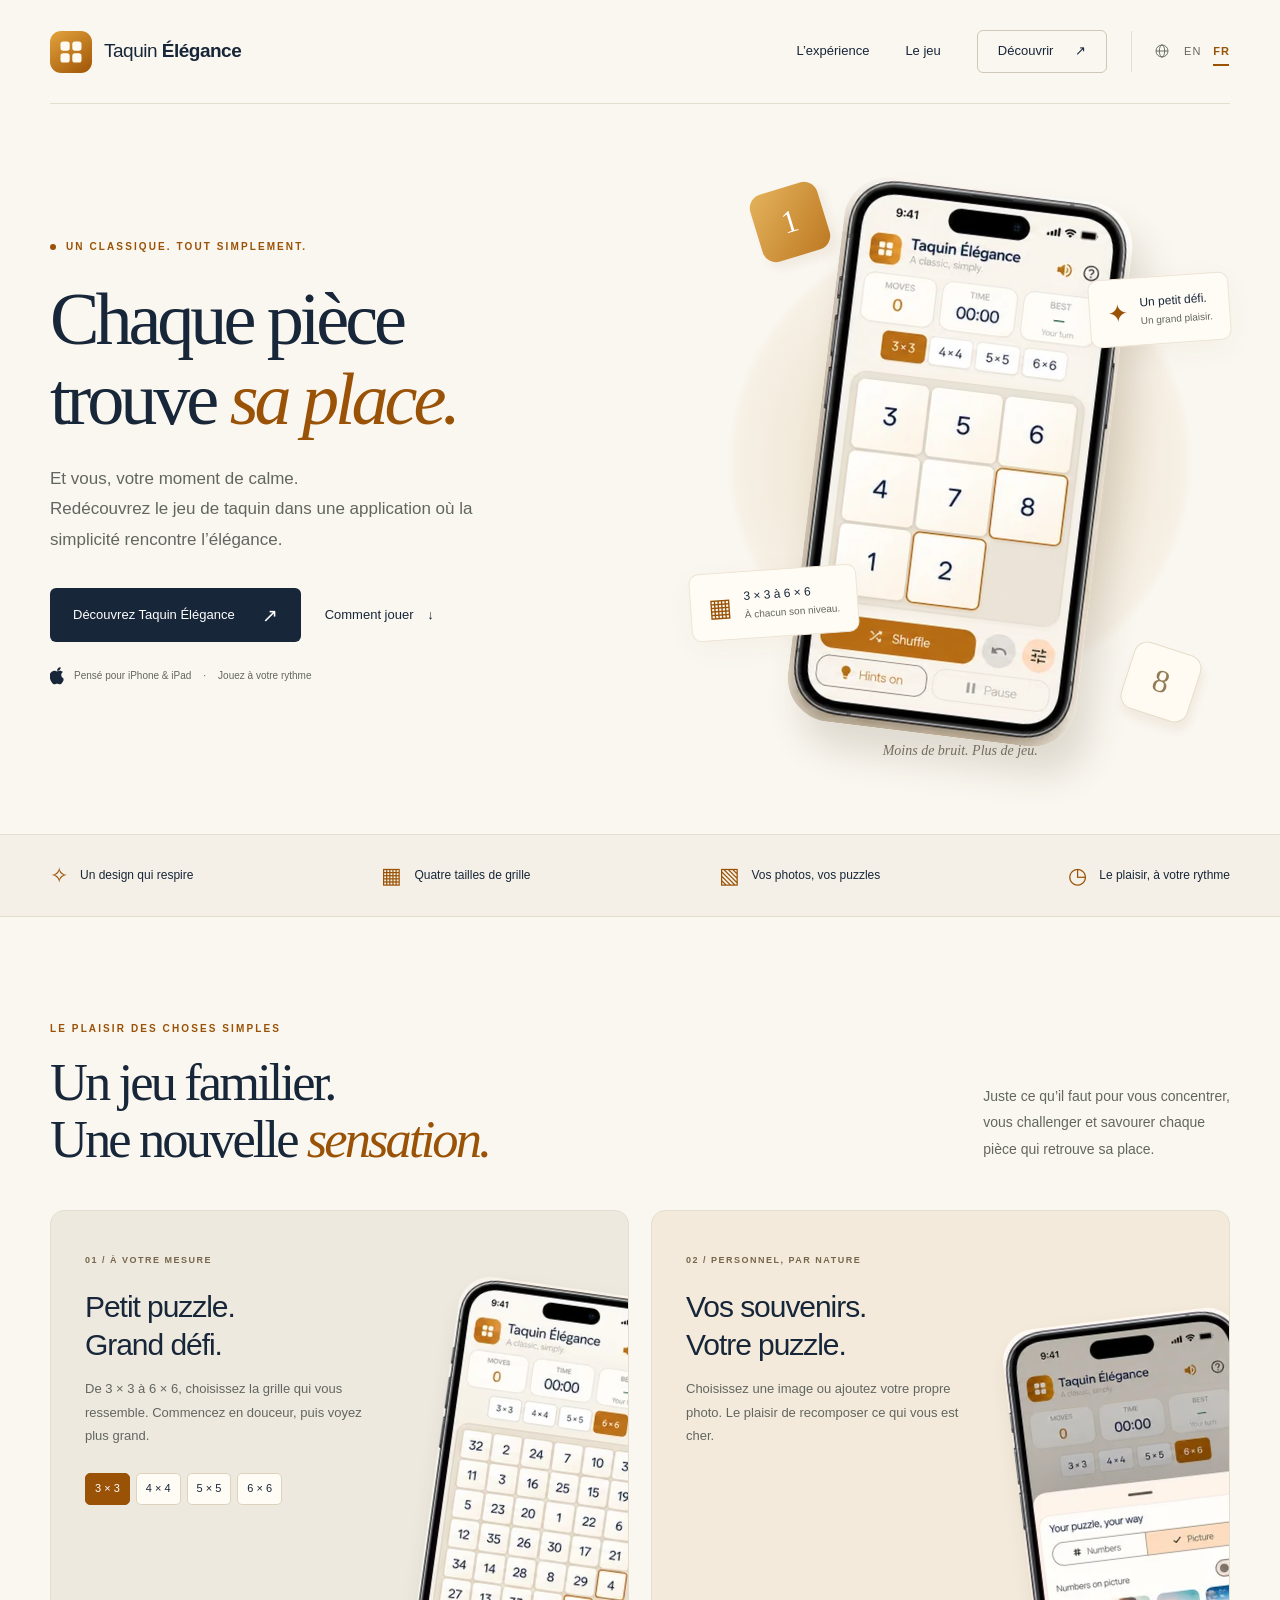
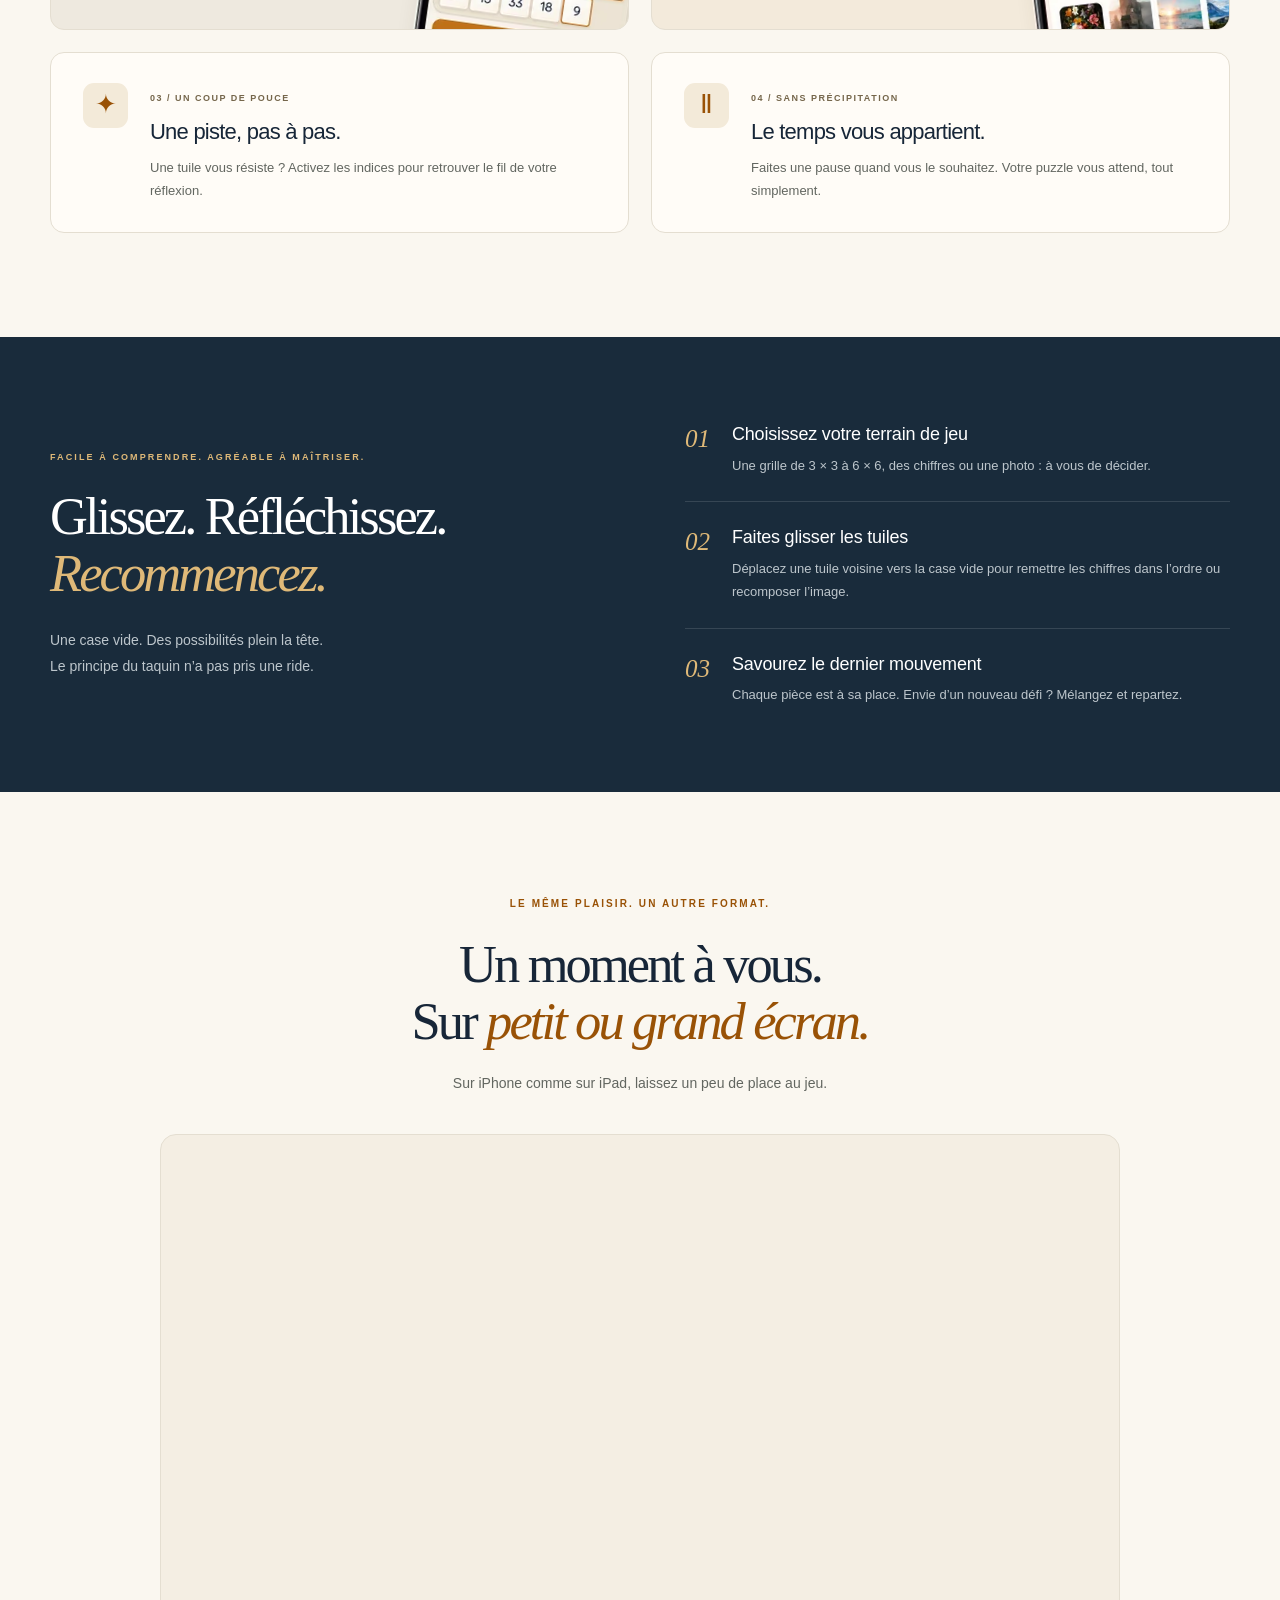
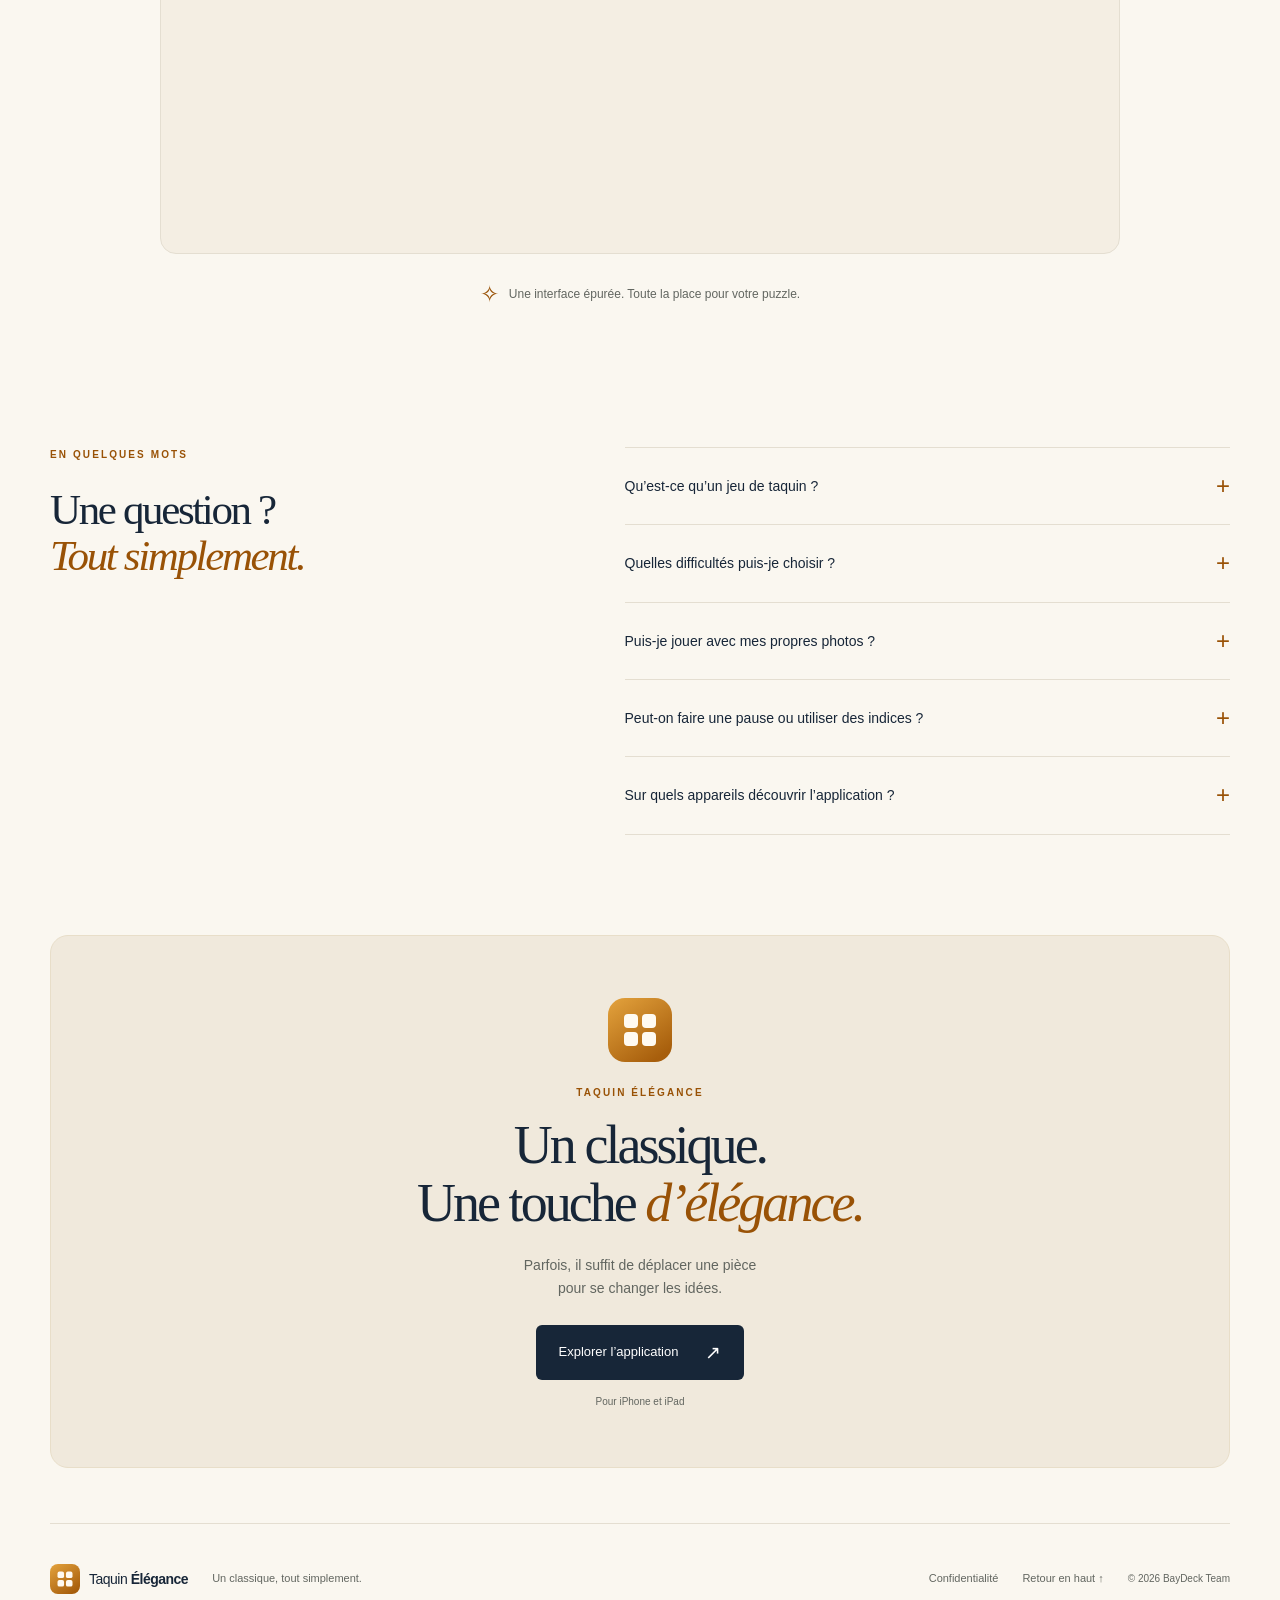
==== commit fbb5b45f: "feat: add bilingual app privacy policy" ====
--- a/fr/index.html
+++ b/fr/index.html
@@ -69,6 +69,6 @@
     <section class="faq wrap" aria-labelledby="faq-title"><div><p class="eyebrow">EN QUELQUES MOTS</p><h2 id="faq-title">Une question ?<br><em>Tout simplement.</em></h2></div><div class="faq-list"><details><summary>Qu’est-ce qu’un jeu de taquin ?</summary><p>Le taquin est un puzzle de tuiles coulissantes avec une case vide. Vous déplacez les tuiles voisines de cette case pour remettre les chiffres dans l’ordre ou reconstituer une image.</p></details><details><summary>Quelles difficultés puis-je choisir ?</summary><p>Taquin Élégance propose quatre tailles de grille : 3 × 3, 4 × 4, 5 × 5 et 6 × 6. Une petite grille pour découvrir le jeu, une plus grande pour relever le défi.</p></details><details><summary>Puis-je jouer avec mes propres photos ?</summary><p>Oui. Vous pouvez choisir une image proposée dans l’application ou ajouter votre propre photo pour la transformer en puzzle.</p></details><details><summary>Peut-on faire une pause ou utiliser des indices ?</summary><p>Oui. Vous pouvez mettre la partie en pause et activer les indices lorsque vous avez besoin d’un coup de pouce.</p></details><details><summary>Sur quels appareils découvrir l’application ?</summary><p>Taquin Élégance est une application pour iPhone et iPad. Les captures présentées sur cette page illustrent son interface sur les deux formats.</p></details></div></section>
     <section class="closing wrap" aria-labelledby="closing-title"><img src="../assets/icon.svg" width="64" height="64" alt=""><p class="eyebrow">TAQUIN ÉLÉGANCE</p><h2 id="closing-title">Un classique.<br>Une touche <em>d’élégance.</em></h2><p>Parfois, il suffit de déplacer une pièce<br>pour se changer les idées.</p><a class="button" href="#apercu">Explorer l’application <span aria-hidden="true">↗</span></a><span class="closing-platform">Pour iPhone et iPad</span></section>
   </main>
-  <footer class="footer wrap"><a class="brand" href="./"><img src="../assets/icon.svg" width="30" height="30" alt=""><span>Taquin <b>Élégance</b></span></a><p>Un classique, tout simplement.</p><a href="#contenu">Retour en haut <span aria-hidden="true">↑</span></a><small>© 2026 BayDeck Team</small></footer>
+  <footer class="footer wrap"><a class="brand" href="./"><img src="../assets/icon.svg" width="30" height="30" alt=""><span>Taquin <b>Élégance</b></span></a><p>Un classique, tout simplement.</p><a href="privacy/">Confidentialité</a><a href="#contenu">Retour en haut <span aria-hidden="true">↑</span></a><small>© 2026 BayDeck Team</small></footer>
 </body>
 </html>
--- a/styles.css
+++ b/styles.css
@@ -16,4 +16,19 @@
 @media(max-width:1000px){.header-actions{gap:15px}.header-actions>nav:not(.language-switch){gap:20px}.header nav.language-switch{padding-left:15px;gap:10px}}
 @media(max-width:700px){.header-actions{gap:12px}.header nav.language-switch{padding-left:12px;gap:9px}.header nav.language-switch>a{padding:12px 0;font-size:10px}.language-icon{display:none}}
 @media(max-width:360px){.header .brand{font-size:13px;gap:7px}.header .brand img{width:30px;height:30px}.header-actions{gap:9px}.header nav .nav-cta{font-size:10px;padding:8px 9px}.header nav.language-switch{padding-left:9px;gap:8px}.nav-cta span{margin-left:5px}}
+.policy{max-width:860px;padding-block:55px 30px}
+.policy-back{display:inline-block;margin-bottom:40px;color:var(--muted)}
+.policy-back span{margin:0 8px 0 0}
+.policy h1{font-size:clamp(42px,5.2vw,68px);overflow-wrap:anywhere}
+.policy-date{font-size:12px;color:var(--muted);margin-top:22px}
+.policy-summary{display:flex;gap:20px;align-items:center;margin-top:35px;padding:28px;background:#f0e9dc;border:1px solid var(--line);border-radius:14px}
+.policy-summary>span{font-size:38px;color:var(--amber)}
+.policy-summary h2{font:500 23px/1.35 var(--sans);letter-spacing:-.5px}
+.policy-summary p{font-size:14px;color:var(--muted);margin-top:6px}
+.policy-content{margin-top:40px}
+.policy-content section{padding-block:24px;border-bottom:1px solid var(--line)}
+.policy-content section:last-child{border-bottom:0}
+.policy-content h2{font:500 22px/1.4 var(--sans);letter-spacing:-.4px;margin-bottom:12px}
+.policy-content p{font-size:15px;line-height:1.9;color:var(--muted)}
+@media(max-width:700px){.policy{padding-top:32px}.policy-back{margin-bottom:30px}.policy-summary{padding:22px 18px;gap:13px;align-items:flex-start}.policy-summary h2{font-size:20px}.policy-summary p,.policy-content p{font-size:13px}.policy-content h2{font-size:20px}.policy .eyebrow{line-height:1.8}}
 @media(prefers-reduced-motion:reduce){html{scroll-behavior:auto}*,*::before,*::after{transition:none!important}}
